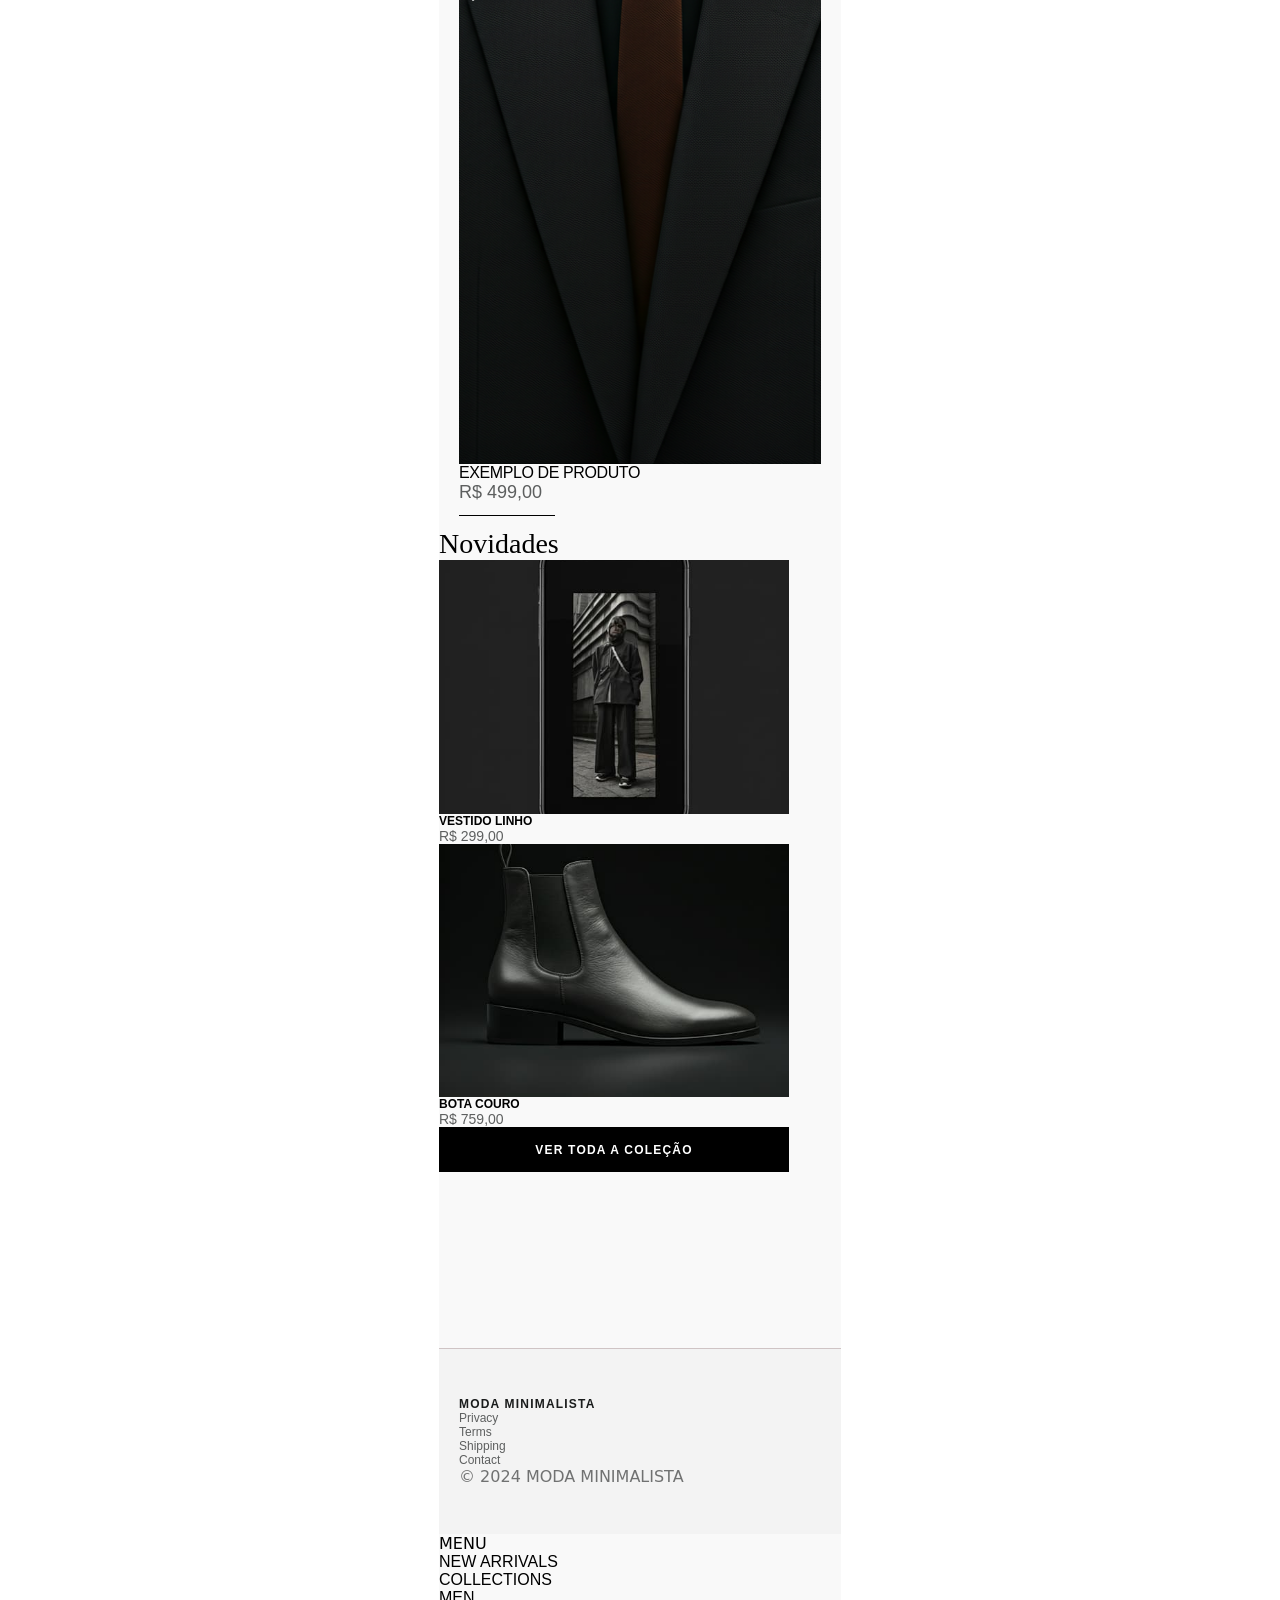
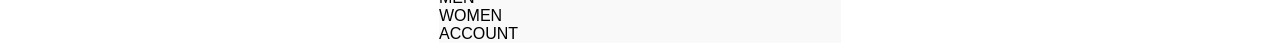
==== index.html @ 5179e43f "Primeiro commit" ====
<!doctype html>
<html lang="pt-BR">
<head>
  <meta charset="utf-8" />
  <meta name="viewport" content="width=device-width, initial-scale=1" />
  <title>Zara - Wireframe</title>
  <link rel="stylesheet" href="style.css">
</head>
<body>
  <div class="stage">
    <div class="frame" data-name="Tela Inicial - iPhone 17">
      <div class="frame" data-name="Main">
        <div class="frame" data-name="Hero Section">
          <div class="frame" data-name="[base64]">
            <img src="assets/figma/hero_bg.png" alt="hero background">
          </div>
          <div class="frame" data-name="Container">
            <div class="frame" data-name="Heading 1">
              <div class="text" data-name="Essencial">Essencial</div>
            </div>
            <div class="frame" data-name="Container" style="opacity:0.9">
              <div class="text" data-name="Coleção de Outono '24">Coleção de Outono '24</div>
            </div>
          </div>
        </div>

        <div class="frame" data-name="Featured Product Section (As per wireframe IMAGE_5)">
          <div class="frame" data-name="Container">
            <div class="frame" data-name="Background">
              <img src="assets/figma/featured_bg.png" alt="featured background">
            </div>
            <div class="frame" data-name="Container">
              <div class="frame" data-name="Heading 3">
                <div class="text" data-name="EXEMPLO DE PRODUTO">EXEMPLO DE PRODUTO</div>
              </div>
              <div class="frame" data-name="Container">
                <div class="text" data-name="R$ 499,00">R$ 499,00</div>
              </div>
            </div>
          </div>
          <div class="rectangle" data-name="Horizontal Divider (Inspired by wireframe line)"></div>
        </div>

        <div class="frame" data-name="Asymmetric Grid Section">
          <div class="frame" data-name="Container">
            <div class="frame" data-name="Heading 2">
              <div class="text" data-name="Novidades">Novidades</div>
            </div>
          </div>

          <div class="frame" data-name="Container">
            <div class="frame" data-name="Background">
              <img src="assets/figma/asym_bg.png" alt="asymmetric background">
            </div>
            <div class="frame" data-name="Container">
              <div class="frame" data-name="Container">
                <div class="text" data-name="VESTIDO LINHO">VESTIDO LINHO</div>
              </div>
              <div class="frame" data-name="Container">
                <div class="text" data-name="R$ 299,00">R$ 299,00</div>
              </div>
            </div>
          </div>

          <div class="frame" data-name="Container">
            <div class="frame" data-name="Background">
              <img src="assets/figma/bota_bg.png" alt="bota background">
            </div>
            <div class="frame" data-name="Container">
              <div class="frame" data-name="Container">
                <div class="text" data-name="BOTA COURO">BOTA COURO</div>
              </div>
              <div class="frame" data-name="Container">
                <div class="text" data-name="R$ 759,00">R$ 759,00</div>
              </div>
            </div>
          </div>
        </div>

        <div class="frame" data-name="CTA Section → Button">
          <div class="text" data-name="VER TODA A COLEÇÃO">VER TODA A COLEÇÃO</div>
        </div>

      </div>

      <div class="frame" data-name="Footer Component">
        <div class="frame" data-name="Container">
          <div class="text" data-name="MODA MINIMALISTA">MODA MINIMALISTA</div>
        </div>
        <div class="frame" data-name="Nav:margin">
          <div class="frame" data-name="Nav">
            <div class="frame" data-name="Link"><div class="text" data-name="Privacy">Privacy</div></div>
            <div class="frame" data-name="Link:margin"><div class="text" data-name="Terms">Terms</div></div>
            <div class="frame" data-name="Link:margin"><div class="text" data-name="Shipping">Shipping</div></div>
            <div class="frame" data-name="Link:margin"><div class="text" data-name="Contact">Contact</div></div>
          </div>
        </div>
        <div class="frame" data-name="Margin">
          <div class="text" data-name="© 2024 MODA MINIMALISTA">© 2024 MODA MINIMALISTA</div>
        </div>
      </div>

      <div class="frame" data-name="Header - TopAppBar Component"></div>
      <div class="frame" data-name="BottomNavBar Component"></div>

      <div class="frame" data-name="Side Navigation Drawer (Hidden by default, for logic representation)">
        <div class="frame" data-name="Container">
          <div class="frame" data-name="Margin">
            <div class="frame" data-name="Container">
              <div class="frame" data-name="Container">
                <div class="text" data-name="MENU">MENU</div>
              </div>
              <div class="frame" data-name="Button"></div>
            </div>
          </div>
          <div class="frame" data-name="List:margin">
            <div class="frame" data-name="List">
              <div class="frame" data-name="Item"><div class="text" data-name="NEW ARRIVALS">NEW ARRIVALS</div></div>
              <div class="frame" data-name="Item"><div class="text" data-name="COLLECTIONS">COLLECTIONS</div></div>
              <div class="frame" data-name="Item"><div class="text" data-name="MEN">MEN</div></div>
              <div class="frame" data-name="Item"><div class="text" data-name="WOMEN">WOMEN</div></div>
              <div class="frame" data-name="Item"><div class="text" data-name="ACCOUNT">ACCOUNT</div></div>
            </div>
          </div>
        </div>
      </div>

    </div>
  </div>
</body>
</html>
<!DOCTYPE html>
<html lang="en">
<head>
    <meta charset="UTF-8">
    <meta name="viewport" content="width=device-width, initial-scale=1.0">
    <link rel="stylesheet" href="style.css">
    <title>Document</title>
</head>
<body>
    
</body>
</html>
---- style.css ----
/* Centralizar a tela conforme layout do Figma */
html, body { height: 100%; margin: 0; font-family: system-ui, -apple-system, 'Segoe UI', Roboto, 'Helvetica Neue', Arial; }
body { display: flex; align-items: center; justify-content: center; background: #FFFFFF; }
.stage { display: flex; align-items: center; justify-content: center; }

/* Root frame */
.frame[data-name="Tela Inicial - iPhone 17"] { width: 402px; background: #F9F9F9; box-sizing: border-box; }

.frame { box-sizing: border-box; }
.frame img { width: 100%; height: auto; display: block; }
.text { color: #000; font-family: inherit; margin: 0; }

/* Main layout per Figma */
.frame[data-name="Main"] { padding: 64px 0 176px; display: block; width: 100%; }

/* Hero */
[data-name="Hero Section"] { height: 618px; position: relative; }
.frame[data-name^="AB6AXuA3o"] img,
.frame[data-name^="AB6AXuA3o"] { width: 100%; height: 100%; object-fit: cover; display: block; }
.text[data-name="Essencial"] { font-family: 'Libre Caslon Text', serif; font-weight: 400; font-size: 48px; line-height: 1em; letter-spacing: -2px; color: #FFFFFF; }
.text[data-name="Coleção de Outono '24"] { font-family: 'Hanken Grotesk', sans-serif; font-weight: 600; font-size: 12px; line-height: 1.2em; letter-spacing: 1.2px; color: #FFFFFF; opacity: 0.9; }

/* Featured product section */
.frame[data-name="Featured Product Section (As per wireframe IMAGE_5)"] { padding: 0 20px; display: block; }
.frame[data-name="Featured Product Section (As per wireframe IMAGE_5)"] .frame[data-name="Background"] img { width: 100%; height: 525px; object-fit: cover; display: block; }
.text[data-name="EXEMPLO DE PRODUTO"] { font-family: 'Hanken Grotesk', sans-serif; font-weight: 400; font-size: 16px; letter-spacing: -0.4px; text-transform: uppercase; color: #000; }
.text[data-name="R$ 499,00"] { font-family: 'Hanken Grotesk', sans-serif; font-weight: 500; font-size: 18px; color: #5D5F5F; }
.rectangle[data-name="Horizontal Divider (Inspired by wireframe line)"] { width: 96px; height: 1.5px; background: #000000; margin: 12px 0; }

/* Asymmetric grid */
.frame[data-name="Asymmetric Grid Section"] { width: 350px; padding: 0; }
.frame[data-name="Asymmetric Grid Section"] .frame[data-name="Background"] img { width: 100%; height: 253.5px; object-fit: cover; }
.text[data-name="Novidades"] { font-family: 'Libre Caslon Text', serif; font-size: 28px; color: #000; }
.text[data-name="VESTIDO LINHO"] { font-family: 'Hanken Grotesk', sans-serif; font-weight: 600; font-size: 12px; color: #000; }
.text[data-name="R$ 299,00"] { font-family: 'Hanken Grotesk', sans-serif; font-size: 14px; color: #5D5F5F; }
.frame[data-name^="Container"] .frame[data-name^="Background"] img[alt="bota background"] { height: 253.5px; }
.text[data-name="BOTA COURO"] { font-family: 'Hanken Grotesk', sans-serif; font-weight: 600; font-size: 12px; color: #000; }
.text[data-name="R$ 759,00"] { font-family: 'Hanken Grotesk', sans-serif; font-size: 14px; color: #5D5F5F; }

/* CTA */
.frame[data-name="CTA Section → Button"] { width: 350px; display: flex; justify-content: center; align-items: center; padding: 15.5px 0 15.89px; background: #000000; }
.frame[data-name="CTA Section → Button"] .text { color: #FFFFFF; font-family: 'Hanken Grotesk', sans-serif; font-weight: 600; font-size: 12px; letter-spacing: 1.2px; text-align: center; }

/* Footer */
.frame[data-name="Footer Component"] { padding: 48px 20px; background: #F3F3F3; border-top: 1px solid #CFC4C5; }
.frame[data-name="Footer Component"] .text { color: #1A1C1C; }
.text[data-name="MODA MINIMALISTA"] { font-family: 'Hanken Grotesk', sans-serif; font-weight: 700; font-size: 12px; letter-spacing: 1.2px; }
.text[data-name="© 2024 MODA MINIMALISTA"] { opacity: 0.6; color: #1A1C1C; }

/* Navigation links */
.frame[data-name="Nav"] .text { color: #5D5F5F; font-family: 'Hanken Grotesk', sans-serif; font-size: 12px; }

/* Side drawer list */
.frame[data-name="List"] .text { color: #000; font-family: 'Hanken Grotesk', sans-serif; }

@media(max-width:420px){ .frame[data-name="Tela Inicial - iPhone 17"]{ width: 90vw; } }
---- style.css ----
/* Centralizar a tela conforme layout do Figma */
html, body { height: 100%; margin: 0; font-family: system-ui, -apple-system, 'Segoe UI', Roboto, 'Helvetica Neue', Arial; }
body { display: flex; align-items: center; justify-content: center; background: #FFFFFF; }
.stage { display: flex; align-items: center; justify-content: center; }

/* Root frame */
.frame[data-name="Tela Inicial - iPhone 17"] { width: 402px; background: #F9F9F9; box-sizing: border-box; }

.frame { box-sizing: border-box; }
.frame img { width: 100%; height: auto; display: block; }
.text { color: #000; font-family: inherit; margin: 0; }

/* Main layout per Figma */
.frame[data-name="Main"] { padding: 64px 0 176px; display: block; width: 100%; }

/* Hero */
[data-name="Hero Section"] { height: 618px; position: relative; }
.frame[data-name^="AB6AXuA3o"] img,
.frame[data-name^="AB6AXuA3o"] { width: 100%; height: 100%; object-fit: cover; display: block; }
.text[data-name="Essencial"] { font-family: 'Libre Caslon Text', serif; font-weight: 400; font-size: 48px; line-height: 1em; letter-spacing: -2px; color: #FFFFFF; }
.text[data-name="Coleção de Outono '24"] { font-family: 'Hanken Grotesk', sans-serif; font-weight: 600; font-size: 12px; line-height: 1.2em; letter-spacing: 1.2px; color: #FFFFFF; opacity: 0.9; }

/* Featured product section */
.frame[data-name="Featured Product Section (As per wireframe IMAGE_5)"] { padding: 0 20px; display: block; }
.frame[data-name="Featured Product Section (As per wireframe IMAGE_5)"] .frame[data-name="Background"] img { width: 100%; height: 525px; object-fit: cover; display: block; }
.text[data-name="EXEMPLO DE PRODUTO"] { font-family: 'Hanken Grotesk', sans-serif; font-weight: 400; font-size: 16px; letter-spacing: -0.4px; text-transform: uppercase; color: #000; }
.text[data-name="R$ 499,00"] { font-family: 'Hanken Grotesk', sans-serif; font-weight: 500; font-size: 18px; color: #5D5F5F; }
.rectangle[data-name="Horizontal Divider (Inspired by wireframe line)"] { width: 96px; height: 1.5px; background: #000000; margin: 12px 0; }

/* Asymmetric grid */
.frame[data-name="Asymmetric Grid Section"] { width: 350px; padding: 0; }
.frame[data-name="Asymmetric Grid Section"] .frame[data-name="Background"] img { width: 100%; height: 253.5px; object-fit: cover; }
.text[data-name="Novidades"] { font-family: 'Libre Caslon Text', serif; font-size: 28px; color: #000; }
.text[data-name="VESTIDO LINHO"] { font-family: 'Hanken Grotesk', sans-serif; font-weight: 600; font-size: 12px; color: #000; }
.text[data-name="R$ 299,00"] { font-family: 'Hanken Grotesk', sans-serif; font-size: 14px; color: #5D5F5F; }
.frame[data-name^="Container"] .frame[data-name^="Background"] img[alt="bota background"] { height: 253.5px; }
.text[data-name="BOTA COURO"] { font-family: 'Hanken Grotesk', sans-serif; font-weight: 600; font-size: 12px; color: #000; }
.text[data-name="R$ 759,00"] { font-family: 'Hanken Grotesk', sans-serif; font-size: 14px; color: #5D5F5F; }

/* CTA */
.frame[data-name="CTA Section → Button"] { width: 350px; display: flex; justify-content: center; align-items: center; padding: 15.5px 0 15.89px; background: #000000; }
.frame[data-name="CTA Section → Button"] .text { color: #FFFFFF; font-family: 'Hanken Grotesk', sans-serif; font-weight: 600; font-size: 12px; letter-spacing: 1.2px; text-align: center; }

/* Footer */
.frame[data-name="Footer Component"] { padding: 48px 20px; background: #F3F3F3; border-top: 1px solid #CFC4C5; }
.frame[data-name="Footer Component"] .text { color: #1A1C1C; }
.text[data-name="MODA MINIMALISTA"] { font-family: 'Hanken Grotesk', sans-serif; font-weight: 700; font-size: 12px; letter-spacing: 1.2px; }
.text[data-name="© 2024 MODA MINIMALISTA"] { opacity: 0.6; color: #1A1C1C; }

/* Navigation links */
.frame[data-name="Nav"] .text { color: #5D5F5F; font-family: 'Hanken Grotesk', sans-serif; font-size: 12px; }

/* Side drawer list */
.frame[data-name="List"] .text { color: #000; font-family: 'Hanken Grotesk', sans-serif; }

@media(max-width:420px){ .frame[data-name="Tela Inicial - iPhone 17"]{ width: 90vw; } }
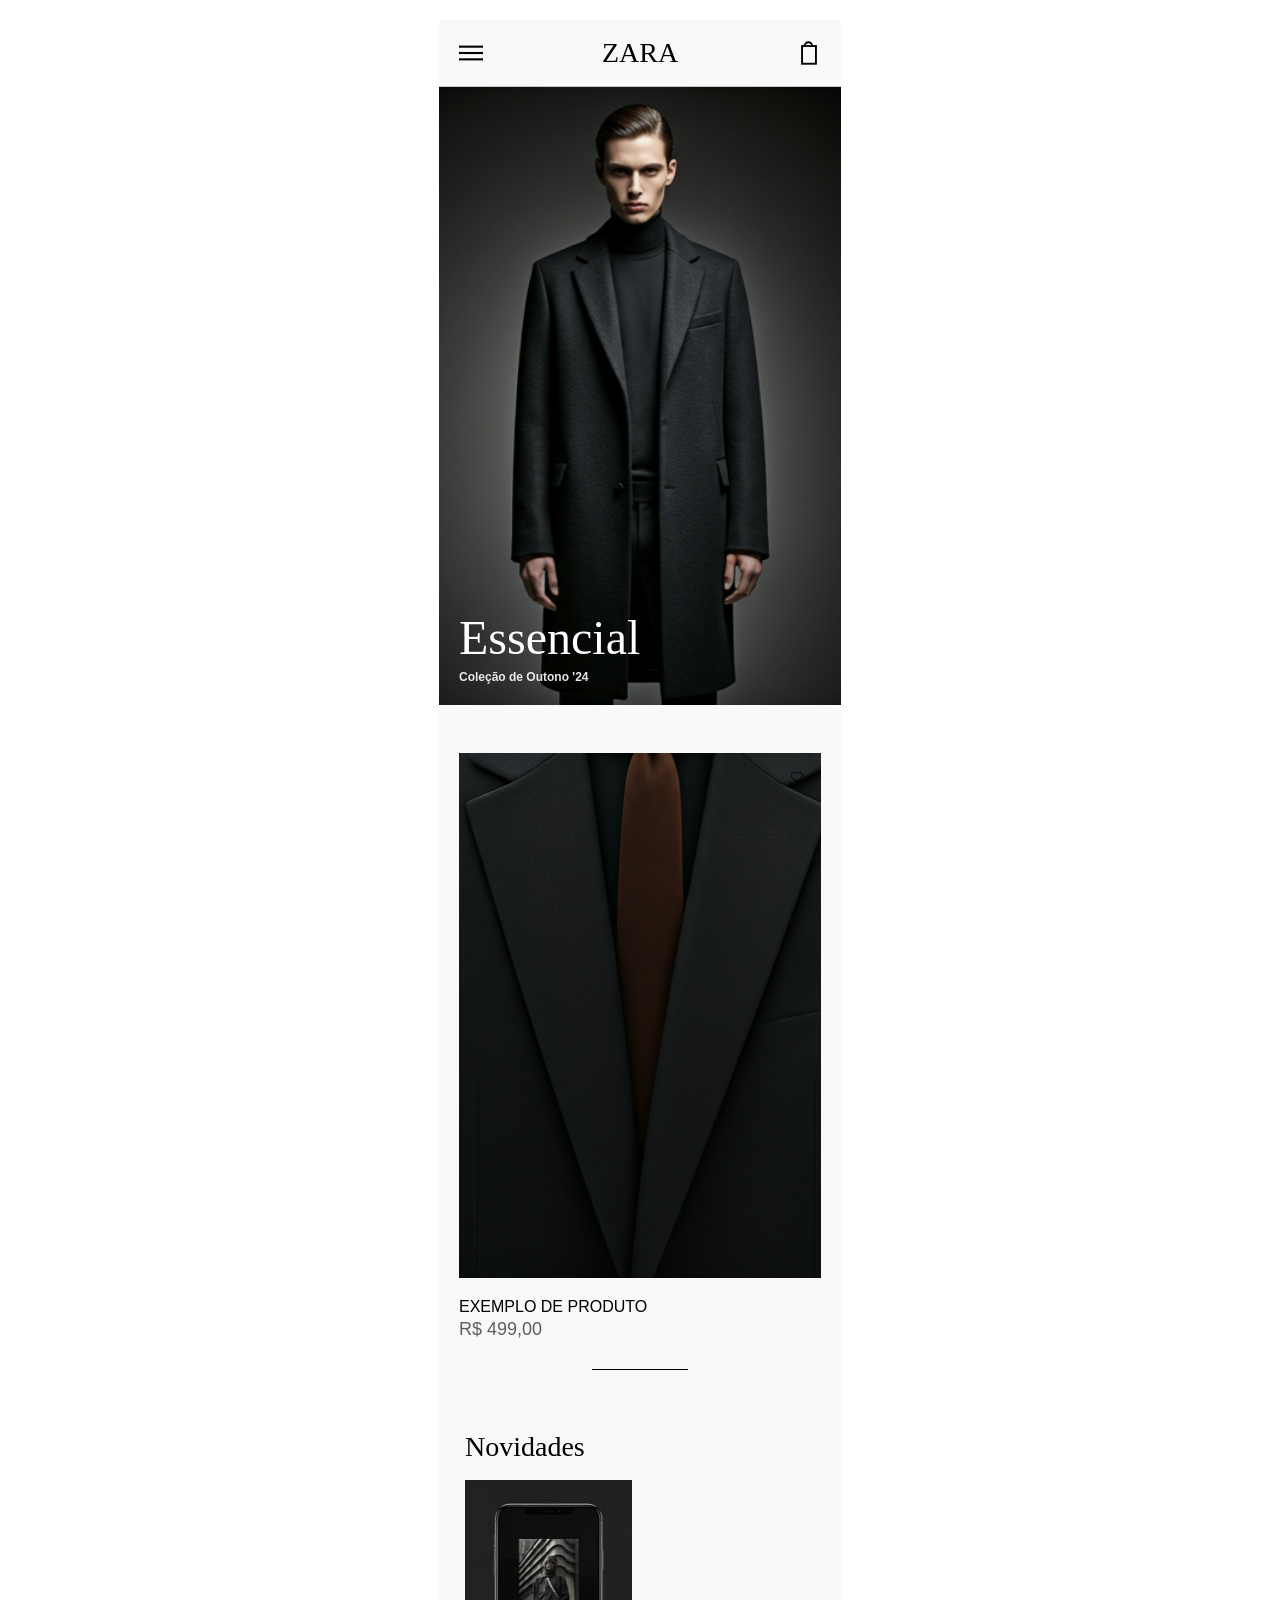
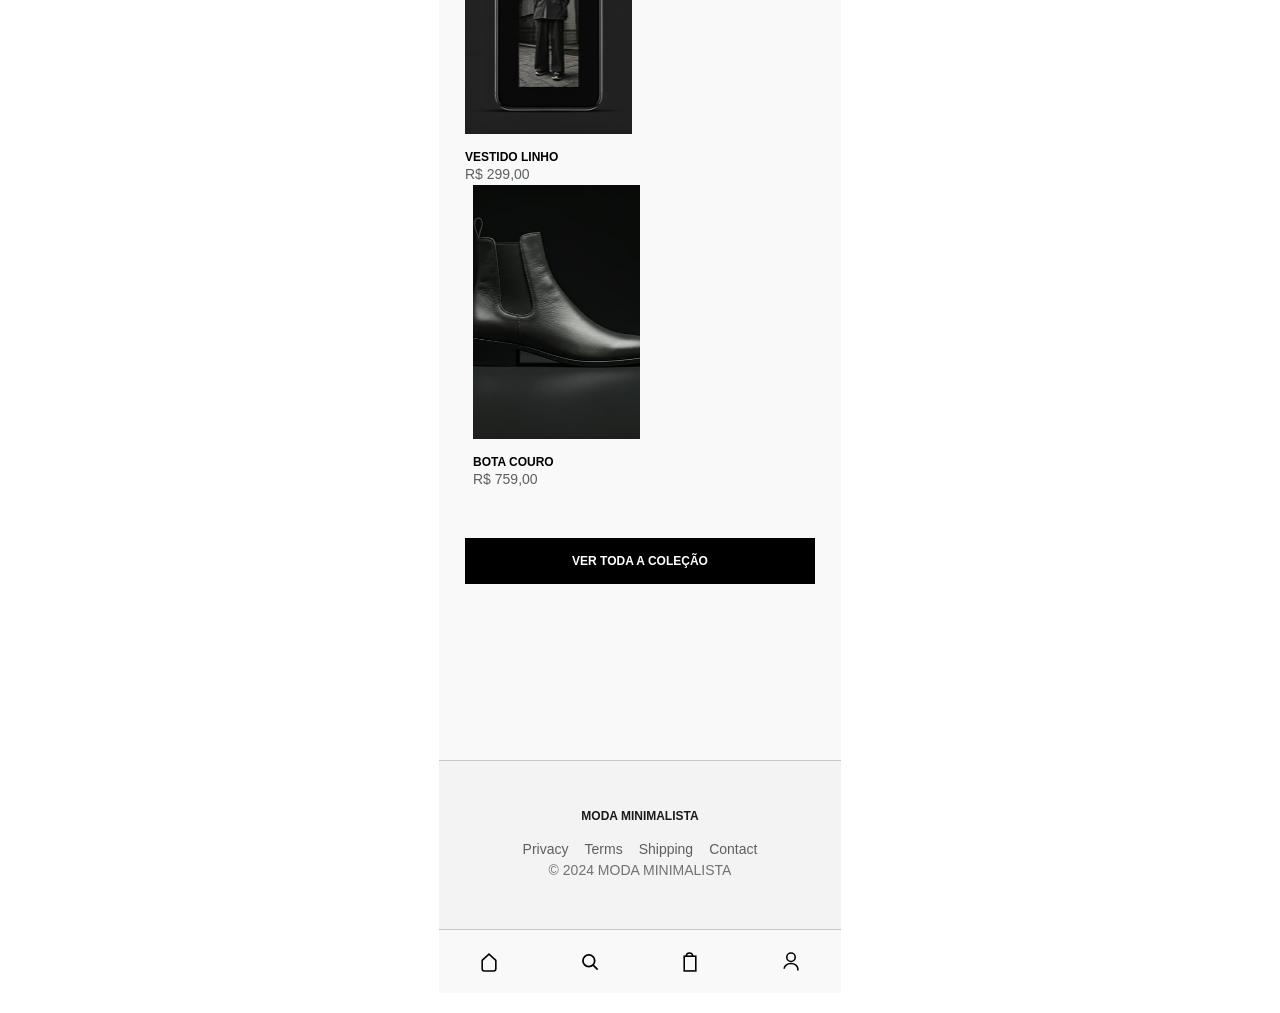
==== commit 70eb2739: "telas adicionadas" ====
--- a/index.html
+++ b/index.html
@@ -9,38 +9,77 @@
 <body>
   <div class="stage">
     <div class="frame" data-name="Tela Inicial - iPhone 17">
+      
+      <!-- Header - TopAppBar -->
+      <div class="frame" data-name="Header - TopAppBar from JSON">
+        <div class="frame" data-name="Container">
+          <button class="header-icon" data-name="Menu" aria-label="Menu">
+            <svg width="17" height="11" viewBox="0 0 17 11" fill="none">
+              <line x1="0" y1="1" x2="17" y2="1" stroke="#000" stroke-width="1.5"/>
+              <line x1="0" y1="5.5" x2="17" y2="5.5" stroke="#000" stroke-width="1.5"/>
+              <line x1="0" y1="10" x2="17" y2="10" stroke="#000" stroke-width="1.5"/>
+            </svg>
+          </button>
+        </div>
+        <div class="frame" data-name="Heading 1">
+          <div class="text" data-name="ZARA">ZARA</div>
+        </div>
+        <div class="frame" data-name="Container">
+          <button class="header-icon" data-name="ShoppingBag" aria-label="Shopping Bag">
+            <svg width="15" height="19" viewBox="0 0 15 19" fill="none">
+              <rect x="2" y="4" width="11" height="14" stroke="#000" stroke-width="1.5"/>
+              <path d="M4 4C4 2.34315 5.34315 1 7 1C8.65685 1 10 2.34315 10 4" stroke="#000" stroke-width="1.5" stroke-linecap="round"/>
+            </svg>
+          </button>
+        </div>
+      </div>
+
+      <!-- Main Content -->
       <div class="frame" data-name="Main">
+        
+        <!-- Hero Section -->
         <div class="frame" data-name="Hero Section">
-          <div class="frame" data-name="[base64]">
-            <img src="assets/figma/hero_bg.png" alt="hero background">
+          <div class="frame" data-name="[base64]">
+            <img class="hero-image" src="assets/figma/hero-image.png" alt="Coleção de Outono" />
           </div>
           <div class="frame" data-name="Container">
             <div class="frame" data-name="Heading 1">
               <div class="text" data-name="Essencial">Essencial</div>
             </div>
-            <div class="frame" data-name="Container" style="opacity:0.9">
+            <div class="frame" data-name="Container">
               <div class="text" data-name="Coleção de Outono '24">Coleção de Outono '24</div>
             </div>
           </div>
         </div>
 
+        <!-- Featured Product Section -->
         <div class="frame" data-name="Featured Product Section (As per wireframe IMAGE_5)">
           <div class="frame" data-name="Container">
             <div class="frame" data-name="Background">
-              <img src="assets/figma/featured_bg.png" alt="featured background">
+              <div class="frame" data-name="[base64]">
+                <img class="featured-image" src="assets/figma/featured-product.png" alt="Exemplo de produto" />
+              </div>
+              <button class="featured-heart" aria-label="Favoritar">
+                <svg width="20" height="18" viewBox="0 0 20 18" fill="none" xmlns="http://www.w3.org/2000/svg">
+                  <path d="M10 17s-6.5-4.3-9-8.5C-0.9 5.2 1.4 1 5 1c1.9 0 3.6 1 4.5 2.5C10.9 2 12.6 1 14.5 1c3.6 0 5.9 4.2 4 7.5C16.5 12.7 10 17 10 17z" stroke="#000" stroke-width="1.5" fill="none" stroke-linecap="round" stroke-linejoin="round"/>
+                </svg>
+              </button>
             </div>
             <div class="frame" data-name="Container">
-              <div class="frame" data-name="Heading 3">
-                <div class="text" data-name="EXEMPLO DE PRODUTO">EXEMPLO DE PRODUTO</div>
-              </div>
               <div class="frame" data-name="Container">
-                <div class="text" data-name="R$ 499,00">R$ 499,00</div>
+                <div class="frame" data-name="Heading 3">
+                  <div class="text" data-name="EXEMPLO DE PRODUTO">EXEMPLO DE PRODUTO</div>
+                </div>
+                <div class="frame" data-name="Container">
+                  <div class="text" data-name="R$ 499,00">R$ 499,00</div>
+                </div>
               </div>
             </div>
           </div>
           <div class="rectangle" data-name="Horizontal Divider (Inspired by wireframe line)"></div>
         </div>
 
+        <!-- Asymmetric Grid Section -->
         <div class="frame" data-name="Asymmetric Grid Section">
           <div class="frame" data-name="Container">
             <div class="frame" data-name="Heading 2">
@@ -50,7 +89,9 @@
 
           <div class="frame" data-name="Container">
             <div class="frame" data-name="Background">
-              <img src="assets/figma/asym_bg.png" alt="asymmetric background">
+              <div class="frame" data-name="[base64]">
+                <img class="product-image" src="assets/figma/product1.png" alt="Vestido Linho" />
+              </div>
             </div>
             <div class="frame" data-name="Container">
               <div class="frame" data-name="Container">
@@ -64,7 +105,9 @@
 
           <div class="frame" data-name="Container">
             <div class="frame" data-name="Background">
-              <img src="assets/figma/bota_bg.png" alt="bota background">
+              <div class="frame" data-name="[base64]">
+                <img class="product-image" src="assets/figma/product2.png" alt="Bota Couro" />
+              </div>
             </div>
             <div class="frame" data-name="Container">
               <div class="frame" data-name="Container">
@@ -77,22 +120,38 @@
           </div>
         </div>
 
+        <!-- CTA Button -->
         <div class="frame" data-name="CTA Section → Button">
           <div class="text" data-name="VER TODA A COLEÇÃO">VER TODA A COLEÇÃO</div>
         </div>
 
       </div>
 
+      <!-- Footer -->
       <div class="frame" data-name="Footer Component">
         <div class="frame" data-name="Container">
           <div class="text" data-name="MODA MINIMALISTA">MODA MINIMALISTA</div>
         </div>
         <div class="frame" data-name="Nav:margin">
           <div class="frame" data-name="Nav">
-            <div class="frame" data-name="Link"><div class="text" data-name="Privacy">Privacy</div></div>
-            <div class="frame" data-name="Link:margin"><div class="text" data-name="Terms">Terms</div></div>
-            <div class="frame" data-name="Link:margin"><div class="text" data-name="Shipping">Shipping</div></div>
-            <div class="frame" data-name="Link:margin"><div class="text" data-name="Contact">Contact</div></div>
+            <div class="frame" data-name="Link">
+              <div class="text" data-name="Privacy">Privacy</div>
+            </div>
+            <div class="frame" data-name="Link:margin">
+              <div class="frame" data-name="Link">
+                <div class="text" data-name="Terms">Terms</div>
+              </div>
+            </div>
+            <div class="frame" data-name="Link:margin">
+              <div class="frame" data-name="Link">
+                <div class="text" data-name="Shipping">Shipping</div>
+              </div>
+            </div>
+            <div class="frame" data-name="Link:margin">
+              <div class="frame" data-name="Link">
+                <div class="text" data-name="Contact">Contact</div>
+              </div>
+            </div>
           </div>
         </div>
         <div class="frame" data-name="Margin">
@@ -100,44 +159,34 @@
         </div>
       </div>
 
-      <div class="frame" data-name="Header - TopAppBar Component"></div>
-      <div class="frame" data-name="BottomNavBar Component"></div>
-
-      <div class="frame" data-name="Side Navigation Drawer (Hidden by default, for logic representation)">
-        <div class="frame" data-name="Container">
-          <div class="frame" data-name="Margin">
-            <div class="frame" data-name="Container">
-              <div class="frame" data-name="Container">
-                <div class="text" data-name="MENU">MENU</div>
-              </div>
-              <div class="frame" data-name="Button"></div>
-            </div>
-          </div>
-          <div class="frame" data-name="List:margin">
-            <div class="frame" data-name="List">
-              <div class="frame" data-name="Item"><div class="text" data-name="NEW ARRIVALS">NEW ARRIVALS</div></div>
-              <div class="frame" data-name="Item"><div class="text" data-name="COLLECTIONS">COLLECTIONS</div></div>
-              <div class="frame" data-name="Item"><div class="text" data-name="MEN">MEN</div></div>
-              <div class="frame" data-name="Item"><div class="text" data-name="WOMEN">WOMEN</div></div>
-              <div class="frame" data-name="Item"><div class="text" data-name="ACCOUNT">ACCOUNT</div></div>
-            </div>
-          </div>
-        </div>
+      <!-- Bottom Navigation Bar -->
+      <div class="frame" data-name="BottomNavBar Component">
+        <button class="bottom-nav-icon" aria-label="Home">
+          <svg width="17" height="19" viewBox="0 0 17 19" fill="none">
+            <path d="M2 8L8.5 2L15 8V16C15 17.1046 14.1046 18 13 18H4C2.89543 18 2 17.1046 2 16V8Z" stroke="#000" stroke-width="1.5" fill="none"/>
+          </svg>
+        </button>
+        <button class="bottom-nav-icon" aria-label="Search">
+          <svg width="17" height="17" viewBox="0 0 17 17" fill="none">
+            <circle cx="7.5" cy="7.5" r="5" stroke="#000" stroke-width="1.5" fill="none"/>
+            <line x1="11" y1="11" x2="15" y2="15" stroke="#000" stroke-width="1.5"/>
+          </svg>
+        </button>
+        <button class="bottom-nav-icon" aria-label="Bag">
+          <svg width="15" height="19" viewBox="0 0 15 19" fill="none">
+            <rect x="2" y="4" width="11" height="14" stroke="#000" stroke-width="1.5"/>
+            <path d="M4 4C4 2.34315 5.34315 1 7 1C8.65685 1 10 2.34315 10 4" stroke="#000" stroke-width="1.5" stroke-linecap="round"/>
+          </svg>
+        </button>
+        <button class="bottom-nav-icon" aria-label="Profile">
+          <svg width="17" height="19" viewBox="0 0 17 19" fill="none">
+            <circle cx="8.5" cy="5" r="4" stroke="#000" stroke-width="1.5" fill="none"/>
+            <path d="M2 16C2 13.2386 4.68629 11 8.5 11C12.3137 11 15 13.2386 15 16V17.5" stroke="#000" stroke-width="1.5" fill="none"/>
+          </svg>
+        </button>
       </div>
 
     </div>
   </div>
 </body>
-</html>
-<!DOCTYPE html>
-<html lang="en">
-<head>
-    <meta charset="UTF-8">
-    <meta name="viewport" content="width=device-width, initial-scale=1.0">
-    <link rel="stylesheet" href="style.css">
-    <title>Document</title>
-</head>
-<body>
-    
-</body>
 </html>
--- a/style.css
+++ b/style.css
@@ -1,56 +1,1609 @@
-/* Centralizar a tela conforme layout do Figma */
-html, body { height: 100%; margin: 0; font-family: system-ui, -apple-system, 'Segoe UI', Roboto, 'Helvetica Neue', Arial; }
-body { display: flex; align-items: center; justify-content: center; background: #FFFFFF; }
-.stage { display: flex; align-items: center; justify-content: center; }
+/* Reset and base styles */
+html, body {
+  min-height: 100%;
+  margin: 0;
+  padding: 0;
+  font-family: 'Hanken Grotesk', system-ui, -apple-system, 'Segoe UI', Roboto, 'Helvetica Neue', Arial, sans-serif;
+}
+
+body {
+  display: flex;
+  align-items: flex-start;
+  justify-content: center;
+  background: #FFFFFF;
+  min-height: 100vh;
+  padding: 20px 0;
+}
+
+.stage {
+  display: flex;
+  align-items: flex-start;
+  justify-content: center;
+  width: 100%;
+}
 
 /* Root frame */
-.frame[data-name="Tela Inicial - iPhone 17"] { width: 402px; background: #F9F9F9; box-sizing: border-box; }
-
-.frame { box-sizing: border-box; }
-.frame img { width: 100%; height: auto; display: block; }
-.text { color: #000; font-family: inherit; margin: 0; }
-
-/* Main layout per Figma */
-.frame[data-name="Main"] { padding: 64px 0 176px; display: block; width: 100%; }
-
-/* Hero */
-[data-name="Hero Section"] { height: 618px; position: relative; }
-.frame[data-name^="AB6AXuA3o"] img,
-.frame[data-name^="AB6AXuA3o"] { width: 100%; height: 100%; object-fit: cover; display: block; }
-.text[data-name="Essencial"] { font-family: 'Libre Caslon Text', serif; font-weight: 400; font-size: 48px; line-height: 1em; letter-spacing: -2px; color: #FFFFFF; }
-.text[data-name="Coleção de Outono '24"] { font-family: 'Hanken Grotesk', sans-serif; font-weight: 600; font-size: 12px; line-height: 1.2em; letter-spacing: 1.2px; color: #FFFFFF; opacity: 0.9; }
-
-/* Featured product section */
-.frame[data-name="Featured Product Section (As per wireframe IMAGE_5)"] { padding: 0 20px; display: block; }
-.frame[data-name="Featured Product Section (As per wireframe IMAGE_5)"] .frame[data-name="Background"] img { width: 100%; height: 525px; object-fit: cover; display: block; }
-.text[data-name="EXEMPLO DE PRODUTO"] { font-family: 'Hanken Grotesk', sans-serif; font-weight: 400; font-size: 16px; letter-spacing: -0.4px; text-transform: uppercase; color: #000; }
-.text[data-name="R$ 499,00"] { font-family: 'Hanken Grotesk', sans-serif; font-weight: 500; font-size: 18px; color: #5D5F5F; }
-.rectangle[data-name="Horizontal Divider (Inspired by wireframe line)"] { width: 96px; height: 1.5px; background: #000000; margin: 12px 0; }
-
-/* Asymmetric grid */
-.frame[data-name="Asymmetric Grid Section"] { width: 350px; padding: 0; }
-.frame[data-name="Asymmetric Grid Section"] .frame[data-name="Background"] img { width: 100%; height: 253.5px; object-fit: cover; }
-.text[data-name="Novidades"] { font-family: 'Libre Caslon Text', serif; font-size: 28px; color: #000; }
-.text[data-name="VESTIDO LINHO"] { font-family: 'Hanken Grotesk', sans-serif; font-weight: 600; font-size: 12px; color: #000; }
-.text[data-name="R$ 299,00"] { font-family: 'Hanken Grotesk', sans-serif; font-size: 14px; color: #5D5F5F; }
-.frame[data-name^="Container"] .frame[data-name^="Background"] img[alt="bota background"] { height: 253.5px; }
-.text[data-name="BOTA COURO"] { font-family: 'Hanken Grotesk', sans-serif; font-weight: 600; font-size: 12px; color: #000; }
-.text[data-name="R$ 759,00"] { font-family: 'Hanken Grotesk', sans-serif; font-size: 14px; color: #5D5F5F; }
-
-/* CTA */
-.frame[data-name="CTA Section → Button"] { width: 350px; display: flex; justify-content: center; align-items: center; padding: 15.5px 0 15.89px; background: #000000; }
-.frame[data-name="CTA Section → Button"] .text { color: #FFFFFF; font-family: 'Hanken Grotesk', sans-serif; font-weight: 600; font-size: 12px; letter-spacing: 1.2px; text-align: center; }
+.frame[data-name="Tela Inicial - iPhone 17"] {
+  width: 402px;
+  background: #F9F9F9;
+  box-sizing: border-box;
+  display: flex;
+  flex-direction: column;
+}
+
+/* General frame and text styles */
+.frame {
+  box-sizing: border-box;
+}
+
+.frame img {
+  width: 100%;
+  height: auto;
+  display: block;
+}
+
+.text {
+  color: #000;
+  margin: 0;
+  font-family: inherit;
+}
+
+/* Header - TopAppBar */
+.frame[data-name="Header - TopAppBar from JSON"] {
+  position: relative;
+  z-index: 2;
+  display: flex;
+  flex-direction: row;
+  justify-content: space-between;
+  align-items: center;
+  padding: 16px 20px;
+  background: #F9F9F9;
+  border-bottom: 1px solid #CFC4C5;
+}
+
+.frame[data-name="Header - TopAppBar from JSON"] > .frame[data-name="Container"] {
+  width: auto;
+  height: auto;
+}
+
+.frame[data-name="Header - TopAppBar from JSON"] .frame[data-name="Heading 1"] {
+  flex: 1;
+  display: flex;
+  justify-content: center;
+}
+
+.text[data-name="ZARA"] {
+  font-family: 'Libre Caslon Text', serif;
+  font-weight: 400;
+  font-size: 28px;
+  line-height: 1.2em;
+  letter-spacing: -5%;
+  color: #000000;
+}
+
+/* Main layout */
+.frame[data-name="Main"] {
+  display: flex;
+  flex-direction: column;
+  align-items: center;
+  gap: 48px;
+  padding: 0px 0px 176px;
+  width: 100%;
+}
+
+/* Hero Section */
+.frame[data-name="Hero Section"] {
+  width: 100%;
+  height: 618px;
+  display: flex;
+  flex-direction: column;
+  justify-content: center;
+  align-items: stretch;
+  position: relative;
+  overflow: hidden;
+}
+
+.frame[data-name="Hero Section"] > .frame[data-name^="AB6AXuA3o"] {
+  width: 100%;
+  height: 100%;
+  position: absolute;
+  top: 0;
+  left: 0;
+  z-index: 0;
+}
+
+.frame[data-name="Hero Section"] > .frame[data-name^="AB6AXuA3o"] img,
+.frame[data-name="Featured Product Section (As per wireframe IMAGE_5)"] .frame[data-name="Background"] > .frame img,
+.frame[data-name="Asymmetric Grid Section"] .frame[data-name="Background"] > .frame img {
+  width: 100%;
+  height: 100%;
+  object-fit: cover;
+  display: block;
+}
+
+.frame[data-name="Hero Section"] > .frame[data-name="Container"] {
+  position: absolute;
+  bottom: 20px;
+  left: 20px;
+  width: 362px;
+  display: flex;
+  flex-direction: column;
+  gap: 8px;
+}
+
+.text[data-name="Essencial"] {
+  font-family: 'Libre Caslon Text', serif;
+  font-weight: 400;
+  font-size: 48px;
+  line-height: 1em;
+  letter-spacing: -2%;
+  color: #FFFFFF;
+}
+
+.text[data-name="Coleção de Outono '24"] {
+  font-family: 'Hanken Grotesk', sans-serif;
+  font-weight: 600;
+  font-size: 12px;
+  line-height: 1.2em;
+  letter-spacing: 10%;
+  color: #FFFFFF;
+  opacity: 0.9;
+}
+
+/* Featured Product Section */
+.frame[data-name="Featured Product Section (As per wireframe IMAGE_5)"] {
+  display: flex;
+  flex-direction: column;
+  align-items: center;
+  gap: 16px;
+  padding: 0px 20px;
+  width: 100%;
+}
+
+.frame[data-name="Featured Product Section (As per wireframe IMAGE_5)"] > .frame[data-name="Container"] {
+  display: flex;
+  flex-direction: column;
+  gap: 16px;
+  width: 100%;
+}
+
+.frame[data-name="Featured Product Section (As per wireframe IMAGE_5)"] .frame[data-name="Background"] {
+  display: flex;
+  flex-direction: column;
+  justify-content: center;
+  align-items: stretch;
+  width: 100%;
+  background: #EEEEEE;
+  position: relative;
+  overflow: hidden;
+}
+
+.frame[data-name="Featured Product Section (As per wireframe IMAGE_5)"] .frame[data-name="Background"] > .frame {
+  width: 100%;
+  height: 525px;
+  background: #EEEEEE;
+  overflow: hidden;
+}
+
+.frame[data-name="Featured Product Section (As per wireframe IMAGE_5)"] .frame[data-name^="Container"] + .frame[data-name="Container"] {
+  display: flex;
+  flex-direction: column;
+  gap: 4px;
+  width: 100%;
+}
+
+.text[data-name="EXEMPLO DE PRODUTO"] {
+  font-family: 'Hanken Grotesk', sans-serif;
+  font-weight: 400;
+  font-size: 16px;
+  line-height: 1.6em;
+  letter-spacing: -2.5%;
+  text-transform: uppercase;
+  color: #000000;
+}
+
+.text[data-name="R$ 499,00"] {
+  font-family: 'Hanken Grotesk', sans-serif;
+  font-weight: 500;
+  font-size: 18px;
+  line-height: 1.2em;
+  color: #5D5F5F;
+}
+
+.rectangle[data-name="Horizontal Divider (Inspired by wireframe line)"] {
+  width: 96px;
+  height: 1.5px;
+  background: #000000;
+  margin: 12px 0;
+}
+
+/* Asymmetric Grid Section */
+.frame[data-name="Asymmetric Grid Section"] {
+  display: flex;
+  flex-direction: column;
+  width: 350px;
+  gap: 0;
+}
+
+.frame[data-name="Asymmetric Grid Section"] > .frame[data-name="Container"]:first-of-type {
+  width: 350px;
+  padding: 0px 0px 16px;
+}
+
+.frame[data-name="Asymmetric Grid Section"] > .frame[data-name="Container"]:first-of-type .frame[data-name="Heading 2"] {
+  display: flex;
+  flex-direction: column;
+  padding: 0px 0px 0.6px;
+}
+
+.text[data-name="Novidades"] {
+  font-family: 'Libre Caslon Text', serif;
+  font-weight: 400;
+  font-size: 28px;
+  line-height: 1.2em;
+  letter-spacing: -2%;
+  color: #000000;
+}
+
+/* Grid product containers */
+.frame[data-name="Asymmetric Grid Section"] > .frame[data-name="Container"]:nth-of-type(2),
+.frame[data-name="Asymmetric Grid Section"] > .frame[data-name="Container"]:nth-of-type(3) {
+  display: flex;
+  flex-direction: column;
+  gap: 16px;
+  width: 50%;
+}
+
+.frame[data-name="Asymmetric Grid Section"] > .frame[data-name="Container"]:nth-of-type(2) {
+  float: left;
+  width: calc(50% - 8px);
+  margin-right: 8px;
+}
+
+.frame[data-name="Asymmetric Grid Section"] > .frame[data-name="Container"]:nth-of-type(3) {
+  float: right;
+  width: calc(50% - 8px);
+  margin-left: 8px;
+}
+
+.frame[data-name="Asymmetric Grid Section"] .frame[data-name="Background"] {
+  display: flex;
+  flex-direction: column;
+  justify-content: center;
+  align-items: stretch;
+  background: #EEEEEE;
+  width: 100%;
+  position: relative;
+  overflow: hidden;
+}
+
+.frame[data-name="Asymmetric Grid Section"] .frame[data-name="Background"] > .frame {
+  width: 100%;
+  height: 253.5px;
+  background: #EEEEEE;
+  overflow: hidden;
+}
+
+.text[data-name="VESTIDO LINHO"],
+.text[data-name="BOTA COURO"] {
+  font-family: 'Hanken Grotesk', sans-serif;
+  font-weight: 600;
+  font-size: 12px;
+  line-height: 1.2em;
+  letter-spacing: 10%;
+  color: #000000;
+}
+
+.text[data-name="R$ 299,00"],
+.text[data-name="R$ 759,00"] {
+  font-family: 'Hanken Grotesk', sans-serif;
+  font-weight: 400;
+  font-size: 14px;
+  line-height: 1.5em;
+  color: #5D5F5F;
+}
+
+/* CTA Button */
+.frame[data-name="CTA Section → Button"] {
+  width: 350px;
+  display: flex;
+  flex-direction: row;
+  justify-content: center;
+  align-items: center;
+  padding: 15.5px 0px 15.89px;
+  background: #000000;
+}
+
+.frame[data-name="CTA Section → Button"] .text {
+  color: #FFFFFF;
+  font-family: 'Hanken Grotesk', sans-serif;
+  font-weight: 600;
+  font-size: 12px;
+  line-height: 1.2em;
+  letter-spacing: 10%;
+  text-align: center;
+}
 
 /* Footer */
-.frame[data-name="Footer Component"] { padding: 48px 20px; background: #F3F3F3; border-top: 1px solid #CFC4C5; }
-.frame[data-name="Footer Component"] .text { color: #1A1C1C; }
-.text[data-name="MODA MINIMALISTA"] { font-family: 'Hanken Grotesk', sans-serif; font-weight: 700; font-size: 12px; letter-spacing: 1.2px; }
-.text[data-name="© 2024 MODA MINIMALISTA"] { opacity: 0.6; color: #1A1C1C; }
-
-/* Navigation links */
-.frame[data-name="Nav"] .text { color: #5D5F5F; font-family: 'Hanken Grotesk', sans-serif; font-size: 12px; }
-
-/* Side drawer list */
-.frame[data-name="List"] .text { color: #000; font-family: 'Hanken Grotesk', sans-serif; }
-
-@media(max-width:420px){ .frame[data-name="Tela Inicial - iPhone 17"]{ width: 90vw; } }
+.frame[data-name="Footer Component"] {
+  display: flex;
+  flex-direction: column;
+  justify-content: center;
+  align-items: center;
+  padding: 48px 20px;
+  width: 100%;
+  background: #F3F3F3;
+  border-top: 1px solid #CFC4C5;
+  gap: 0;
+}
+
+.frame[data-name="Footer Component"] .text {
+  color: #1A1C1C;
+}
+
+.text[data-name="MODA MINIMALISTA"] {
+  font-family: 'Hanken Grotesk', sans-serif;
+  font-weight: 700;
+  font-size: 12px;
+  line-height: 1.2em;
+  letter-spacing: 10%;
+  color: #1A1C1C;
+}
+
+.frame[data-name="Nav:margin"] {
+  display: flex;
+  flex-direction: column;
+  padding: 16px 0px 0px;
+  gap: 0;
+}
+
+.frame[data-name="Nav"] {
+  display: flex;
+  flex-direction: row;
+  align-items: stretch;
+  gap: 0;
+}
+
+.frame[data-name="Nav"] .frame[data-name="Link"] {
+  display: flex;
+  flex-direction: column;
+  align-self: stretch;
+}
+
+.frame[data-name="Nav"] .frame[data-name="Link:margin"] {
+  display: flex;
+  flex-direction: column;
+  justify-content: center;
+  align-self: stretch;
+  padding: 0px 0px 0px 16px;
+}
+
+.frame[data-name="Nav"] .frame[data-name="Link:margin"] .frame[data-name="Link"] {
+  display: flex;
+  flex-direction: column;
+}
+
+.frame[data-name="Nav"] .text {
+  color: #5D5F5F;
+  font-family: 'Hanken Grotesk', sans-serif;
+  font-weight: 400;
+  font-size: 14px;
+  line-height: 1.5em;
+}
+
+.frame[data-name="Margin"] {
+  display: flex;
+  flex-direction: column;
+}
+
+.text[data-name="© 2024 MODA MINIMALISTA"] {
+  font-family: 'Hanken Grotesk', sans-serif;
+  font-weight: 400;
+  font-size: 14px;
+  line-height: 1.5em;
+  opacity: 0.6;
+  color: #1A1C1C;
+}
+
+/* Bottom Navigation Bar */
+.frame[data-name="BottomNavBar Component"] {
+  width: 100%;
+  height: 64px;
+  background: #F9F9F9;
+  border-top: 1px solid #CFC4C5;
+}
+
+/* Header Icons */
+.header-icon {
+  background: none;
+  border: none;
+  cursor: pointer;
+  display: flex;
+  align-items: center;
+  justify-content: center;
+  width: 24px;
+  height: 24px;
+  padding: 0;
+}
+
+.header-icon svg {
+  width: 100%;
+  height: 100%;
+}
+
+/* Hero Placeholder */
+.hero-placeholder {
+  width: 100%;
+  height: 100%;
+  background: linear-gradient(135deg, #1a1a1a 0%, #2d2d2d 50%, #1a1a1a 100%);
+  position: relative;
+  display: flex;
+  align-items: center;
+  justify-content: center;
+  color: #666;
+  font-size: 12px;
+}
+
+/* Product Placeholder */
+.product-placeholder {
+  width: 100%;
+  height: 253.5px;
+  background: linear-gradient(135deg, #1a1a1a 0%, #2d2d2d 50%, #1a1a1a 100%);
+  position: relative;
+  display: flex;
+  align-items: center;
+  justify-content: center;
+}
+
+/* Featured Heart Button */
+.featured-heart {
+  position: absolute;
+  top: 12px;
+  right: 12px;
+  background: none;
+  border: none;
+  cursor: pointer;
+  width: 24px;
+  height: 24px;
+  display: flex;
+  align-items: center;
+  justify-content: center;
+}
+
+.featured-heart svg {
+  width: 100%;
+  height: 100%;
+}
+
+/* Bottom Navigation Bar */
+.frame[data-name="BottomNavBar Component"] {
+  display: flex;
+  flex-direction: row;
+  justify-content: space-around;
+  align-items: center;
+  width: 100%;
+  height: 64px;
+  background: #F9F9F9;
+  border-top: 1px solid #CFC4C5;
+  padding: 0;
+}
+
+.bottom-nav-icon {
+  background: none;
+  border: none;
+  cursor: pointer;
+  width: 44px;
+  height: 44px;
+  display: flex;
+  align-items: center;
+  justify-content: center;
+  color: #000;
+}
+
+.bottom-nav-icon svg {
+  width: 20px;
+  height: 20px;
+}
+
+/* Product page styles */
+.product-stage {
+  display: flex;
+  align-items: center;
+  justify-content: center;
+  width: 100%;
+  padding: 20px 0;
+}
+
+.product-frame {
+  width: 402px;
+  background: #F9F9F9;
+  display: flex;
+  flex-direction: column;
+  box-sizing: border-box;
+}
+
+.product-topbar {
+  display: flex;
+  justify-content: space-between;
+  align-items: center;
+  padding: 16px 20px;
+  background: #F9F9F9;
+  border-bottom: 1px solid #CFC4C5;
+  position: relative;
+  z-index: 2;
+}
+
+.product-logo {
+  font-family: 'Libre Caslon Text', serif;
+  font-size: 28px;
+  font-weight: 400;
+  color: #000;
+}
+
+.product-main {
+  display: flex;
+  flex-direction: column;
+  gap: 32px;
+  padding: 0 0 128px;
+  width: 100%;
+}
+
+.product-hero {
+  position: relative;
+  width: 100%;
+}
+
+.product-hero-image {
+  position: relative;
+  width: 100%;
+  height: 585px;
+  overflow: hidden;
+}
+
+.product-hero-image img {
+  width: 100%;
+  height: 100%;
+  object-fit: cover;
+  display: block;
+}
+
+.hero-indicators {
+  position: absolute;
+  right: 20px;
+  bottom: 20px;
+  display: flex;
+  gap: 6px;
+}
+
+.hero-indicators span {
+  width: 6px;
+  height: 6px;
+  border-radius: 50%;
+  background: rgba(255, 255, 255, 0.5);
+}
+
+.hero-indicators span.active {
+  background: #000;
+}
+
+.product-details {
+  display: flex;
+  flex-direction: column;
+  gap: 24px;
+  padding: 0 20px;
+}
+
+.product-details-heading {
+  display: flex;
+  flex-direction: column;
+  align-items: flex-start;
+  gap: 8px;
+}
+
+.product-details-heading h1 {
+  margin: 0;
+  font-family: 'Libre Caslon Text', serif;
+  font-size: 30px;
+  line-height: 1.1;
+  letter-spacing: -2%;
+  text-transform: uppercase;
+  color: #1A1C1C;
+}
+
+.product-price {
+  font-family: 'Hanken Grotesk', sans-serif;
+  font-weight: 700;
+  font-size: 22px;
+  line-height: 1.2;
+  color: #1A1C1C;
+}
+
+.product-description {
+  margin: 0;
+  font-family: 'Hanken Grotesk', sans-serif;
+  font-weight: 400;
+  font-size: 16px;
+  line-height: 1.625;
+  color: #5D5F5F;
+}
+
+.product-attributes {
+  display: flex;
+  flex-direction: column;
+  gap: 16px;
+}
+
+.attribute-group {
+  display: flex;
+  flex-direction: column;
+  gap: 12px;
+}
+
+.attribute-label {
+  font-family: 'Hanken Grotesk', sans-serif;
+  font-weight: 600;
+  font-size: 12px;
+  letter-spacing: 10%;
+  text-transform: uppercase;
+  color: #1A1C1C;
+}
+
+.attribute-swatch {
+  width: 40px;
+  height: 40px;
+  background: #1A1C1C;
+  border-radius: 50%;
+  border: 1px solid #000;
+}
+
+.attribute-sizes {
+  display: flex;
+  gap: 12px;
+}
+
+.size-option {
+  min-width: 40px;
+  padding: 12px 0;
+  border: 1px solid #CFC4C5;
+  background: #FFFFFF;
+  color: #1A1C1C;
+  font-family: 'Hanken Grotesk', sans-serif;
+  font-size: 14px;
+  cursor: pointer;
+}
+
+.size-option.selected {
+  background: #000;
+  color: #FFFFFF;
+  border-color: #000;
+}
+
+.product-button {
+  width: 100%;
+  padding: 16px 0;
+  border: none;
+  background: #000;
+  color: #FFFFFF;
+  font-family: 'Hanken Grotesk', sans-serif;
+  font-weight: 600;
+  font-size: 14px;
+  letter-spacing: 10%;
+  text-transform: uppercase;
+  cursor: pointer;
+}
+
+.product-accordion {
+  display: flex;
+  flex-direction: column;
+  gap: 1px;
+  border-top: 1px solid #CFC4C5;
+}
+
+.accordion-row {
+  display: flex;
+  justify-content: space-between;
+  align-items: center;
+  padding: 24px 20px;
+  background: #FFFFFF;
+  font-family: 'Hanken Grotesk', sans-serif;
+  font-weight: 600;
+  font-size: 12px;
+  letter-spacing: 10%;
+  text-transform: uppercase;
+  color: #1A1C1C;
+}
+
+.accordion-icon {
+  display: inline-flex;
+  width: 18px;
+  height: 18px;
+  align-items: center;
+  justify-content: center;
+}
+
+.product-bottom-bar {
+  display: flex;
+  justify-content: space-around;
+  align-items: center;
+  padding: 12px 0;
+  border-top: 1px solid #CFC4C5;
+  background: #F9F9F9;
+}
+
+.product-bottom-bar .bottom-nav-icon {
+  width: 44px;
+  height: 44px;
+}
+
+/* Cart page styles */
+.cart-stage {
+  display: flex;
+  justify-content: center;
+  padding: 20px 0;
+  width: 100%;
+}
+
+.cart-frame {
+  width: 402px;
+  background: #F9F9F9;
+  display: flex;
+  flex-direction: column;
+  box-sizing: border-box;
+}
+
+.cart-topbar {
+  display: flex;
+  justify-content: space-between;
+  align-items: center;
+  padding: 16px 20px;
+  background: #F9F9F9;
+  border-bottom: 1px solid #CFC4C5;
+}
+
+.cart-logo {
+  font-family: 'Libre Caslon Text', serif;
+  font-size: 28px;
+  font-weight: 400;
+  color: #000;
+}
+
+.cart-main {
+  display: flex;
+  flex-direction: column;
+  gap: 48px;
+  padding: 24px 20px 160px;
+}
+
+.cart-headline h1 {
+  margin: 0;
+  font-family: 'Libre Caslon Text', serif;
+  font-size: 28px;
+  line-height: 1.2;
+  color: #000;
+}
+
+.cart-items-list {
+  display: flex;
+  flex-direction: column;
+  gap: 32px;
+}
+
+.cart-item {
+  display: flex;
+  gap: 24px;
+  padding-bottom: 32px;
+  border-bottom: 1px solid #CFC4C5;
+}
+
+.cart-item-media {
+  width: 120px;
+  min-width: 120px;
+  overflow: hidden;
+  border-radius: 16px;
+  background: #F3F3F3;
+}
+
+.cart-item-media img {
+  width: 100%;
+  height: 100%;
+  object-fit: cover;
+  display: block;
+}
+
+.cart-item-info {
+  flex: 1;
+  display: flex;
+  flex-direction: column;
+  gap: 12px;
+}
+
+.cart-item-title {
+  font-family: 'Hanken Grotesk', sans-serif;
+  font-weight: 600;
+  font-size: 14px;
+  letter-spacing: 10%;
+  text-transform: uppercase;
+  color: #000;
+}
+
+.cart-item-price {
+  font-family: 'Hanken Grotesk', sans-serif;
+  font-weight: 700;
+  font-size: 16px;
+  color: #1A1C1C;
+}
+
+.cart-item-selectors {
+  display: flex;
+  align-items: center;
+  gap: 12px;
+}
+
+.cart-selector {
+  display: inline-flex;
+  align-items: center;
+  justify-content: center;
+  width: 24px;
+  height: 24px;
+  border-radius: 50%;
+  border: 1px solid #CFC4C5;
+  background: #FFFFFF;
+}
+
+.color-swatch {
+  width: 24px;
+  height: 24px;
+  border-radius: 50%;
+  background: #1A1C1C;
+  border: 1px solid #000;
+}
+
+.size-pill {
+  width: 24px;
+  height: 24px;
+  border-radius: 50%;
+  padding: 0;
+  display: flex;
+  align-items: center;
+  justify-content: center;
+  font-family: 'Hanken Grotesk', sans-serif;
+  font-size: 10px;
+  font-weight: 600;
+  border: 1px solid #CFC4C5;
+  background: #FFFFFF;
+}
+
+.cart-quantity {
+  display: flex;
+  align-items: center;
+  gap: 12px;
+  margin-top: auto;
+}
+
+.cart-quantity button {
+  width: 28px;
+  height: 28px;
+  border: 1px solid #CFC4C5;
+  background: #FFFFFF;
+  font-size: 16px;
+  line-height: 1;
+  cursor: pointer;
+}
+
+.cart-quantity span {
+  min-width: 24px;
+  text-align: center;
+  font-family: 'Hanken Grotesk', sans-serif;
+  font-size: 14px;
+}
+
+.recommendation-section {
+  display: flex;
+  flex-direction: column;
+  gap: 20px;
+  padding-top: 48px;
+  border-top: 1px solid #CFC4C5;
+}
+
+.recommendation-section h2 {
+  margin: 0;
+  font-family: 'Hanken Grotesk', sans-serif;
+  font-weight: 600;
+  font-size: 12px;
+  letter-spacing: 10%;
+  text-transform: uppercase;
+  color: #000;
+}
+
+.recommendation-list {
+  display: flex;
+  flex-direction: column;
+  gap: 16px;
+}
+
+.recommendation-card {
+  display: grid;
+  grid-template-columns: 96px 1fr;
+  gap: 16px;
+  align-items: center;
+  padding: 16px;
+  background: #F3F3F3;
+  border-radius: 16px;
+}
+
+.recommendation-background {
+  width: 96px;
+  height: 96px;
+  background: linear-gradient(135deg, #e0e0e0 0%, #f5f5f5 100%);
+  border-radius: 8px;
+  overflow: hidden;
+}
+
+.recommendation-background img {
+  width: 100%;
+  height: 100%;
+  object-fit: cover;
+  display: block;
+}
+
+.recommendation-content {
+  display: flex;
+  flex-direction: column;
+  gap: 6px;
+}
+
+.recommendation-name {
+  font-family: 'Hanken Grotesk', sans-serif;
+  font-weight: 600;
+  font-size: 14px;
+  color: #000;
+}
+
+.recommendation-price {
+  font-family: 'Hanken Grotesk', sans-serif;
+  font-weight: 400;
+  font-size: 14px;
+  color: #5D5F5F;
+}
+
+.cart-sticky-footer {
+  display: flex;
+  flex-direction: column;
+  gap: 16px;
+  padding: 32px 20px;
+  border-top: 1px solid #CFC4C5;
+  background: #F9F9F9;
+}
+
+.cart-action {
+  width: 100%;
+  padding: 16px 0;
+  border: none;
+  font-family: 'Hanken Grotesk', sans-serif;
+  font-weight: 600;
+  font-size: 14px;
+  letter-spacing: 10%;
+  text-transform: uppercase;
+  cursor: pointer;
+}
+
+.cart-action.primary {
+  background: #000;
+  color: #FFF;
+}
+
+.cart-action.secondary {
+  background: transparent;
+  color: #000;
+  border: 1px solid #CFC4C5;
+}
+
+/* ============================================
+   PAYMENT PAGE STYLES (payment.html)
+   ============================================ */
+
+/* Payment Wrapper - Centered 402px container */
+.payment-wrapper {
+  width: 100%;
+  max-width: 402px;
+  background: #F9F9F9;
+  display: flex;
+  flex-direction: column;
+  position: relative;
+  margin: 0 auto;
+}
+
+/* Header */
+.payment-wrapper .header {
+  display: flex;
+  justify-content: space-between;
+  align-items: center;
+  padding: 0 20px;
+  height: 64px;
+  background: #F9F9F9;
+  border-bottom: 1px solid #CFC4C5;
+  position: sticky;
+  top: 0;
+  z-index: 100;
+}
+
+.payment-wrapper .header-icon {
+  width: 17px;
+  height: 17px;
+  background: transparent;
+}
+
+.payment-wrapper .header-title {
+  font-family: 'Libre Caslon Text', serif;
+  font-weight: 400;
+  font-size: 28px;
+  line-height: 1.2;
+  letter-spacing: -5%;
+  color: #000000;
+  margin: 0;
+  flex: 1;
+  text-align: center;
+}
+
+/* Main Content */
+.payment-wrapper .main-content {
+  display: flex;
+  flex-direction: column;
+  align-items: center;
+  gap: 47px;
+  padding: 95px 20px 160px 20px;
+  width: 100%;
+  box-sizing: border-box;
+  background: #F9F9F9;
+}
+
+/* Page Title */
+.payment-wrapper .section-title {
+  width: 100%;
+  display: flex;
+  flex-direction: column;
+  align-items: flex-start;
+}
+
+.payment-wrapper .page-heading {
+  margin: 0;
+  font-family: 'Libre Caslon Text', serif;
+  font-weight: 400;
+  font-size: 48px;
+  line-height: 1.1;
+  letter-spacing: -2%;
+  color: #1A1C1C;
+}
+
+/* Payment Methods Section */
+.payment-wrapper .section-payment-methods {
+  width: 100%;
+  display: flex;
+  flex-direction: column;
+  gap: 24px;
+}
+
+.payment-wrapper .section-subtitle {
+  margin: 0;
+  font-family: 'Hanken Grotesk', sans-serif;
+  font-weight: 600;
+  font-size: 12px;
+  line-height: 1.2;
+  letter-spacing: 10%;
+  color: #4C4546;
+}
+
+.payment-wrapper .payment-options-container {
+  display: flex;
+  flex-direction: column;
+  gap: 24px;
+  width: 100%;
+}
+
+.payment-wrapper .payment-option {
+  display: flex;
+  align-items: center;
+  gap: 56px;
+  padding-bottom: 24px;
+  border-bottom: 1px solid #1A1C1C;
+}
+
+.payment-wrapper .payment-icon {
+  width: 56px;
+  height: 40px;
+  background: transparent;
+  flex-shrink: 0;
+}
+
+.payment-wrapper .payment-border {
+  flex: 1;
+  display: flex;
+  align-items: center;
+  padding-bottom: 2px;
+  border-bottom: 1px solid #1A1C1C;
+}
+
+.payment-wrapper .payment-text {
+  font-family: 'Hanken Grotesk', sans-serif;
+  font-weight: 700;
+  font-size: 16px;
+  line-height: 1.5;
+  color: #1A1C1C;
+}
+
+/* Address Section */
+.payment-wrapper .section-address {
+  width: 100%;
+  display: flex;
+  flex-direction: column;
+  gap: 15.5px;
+}
+
+.payment-wrapper .address-heading {
+  margin: 0;
+  font-family: 'Libre Caslon Text', serif;
+  font-weight: 400;
+  font-size: 48px;
+  line-height: 1.1;
+  letter-spacing: -2%;
+  color: #1A1C1C;
+}
+
+.payment-wrapper .address-background {
+  display: flex;
+  flex-direction: column;
+  align-items: stretch;
+  padding: 32px 24px 24px 24px;
+  background: #F3F3F3;
+  border-radius: 8px;
+  position: relative;
+}
+
+.payment-wrapper .address-content {
+  position: relative;
+  z-index: 1;
+  display: flex;
+  flex-direction: column;
+  gap: 12px;
+}
+
+.payment-wrapper .address-line {
+  margin: 0;
+  font-family: 'Hanken Grotesk', sans-serif;
+  font-weight: 700;
+  font-size: 16px;
+  line-height: 1.5;
+  color: #1A1C1C;
+}
+
+.payment-wrapper .address-line.secondary {
+  font-weight: 400;
+  color: #5D5F5F;
+}
+
+.payment-wrapper .address-edit {
+  display: flex;
+  align-items: center;
+  gap: 8px;
+  margin-top: 16px;
+  background: none;
+  border: none;
+  cursor: pointer;
+  font-family: 'Hanken Grotesk', sans-serif;
+  font-weight: 400;
+  font-size: 16px;
+  line-height: 1.5;
+  color: #000000;
+  padding: 0;
+}
+
+.payment-wrapper .address-edit span {
+  text-decoration: underline;
+}
+
+.payment-wrapper .register-address-btn {
+  display: flex;
+  justify-content: center;
+  align-items: center;
+  padding: 0;
+  background: none;
+  border: none;
+  border-bottom: 1px solid #1A1C1C;
+  cursor: pointer;
+  font-family: 'Hanken Grotesk', sans-serif;
+  font-weight: 400;
+  font-size: 16px;
+  line-height: 1.5;
+  color: #1A1C1C;
+  height: 40px;
+}
+
+/* Summary Section */
+.payment-wrapper .section-summary {
+  width: 100%;
+  display: flex;
+  flex-direction: column;
+  gap: 8px;
+  padding-top: 33px;
+  border-top: 1px solid #CFC4C5;
+}
+
+.payment-wrapper .summary-row {
+  display: flex;
+  justify-content: space-between;
+  align-items: center;
+  gap: 16px;
+  padding: 16px 0;
+}
+
+.payment-wrapper .summary-label {
+  font-family: 'Hanken Grotesk', sans-serif;
+  font-weight: 400;
+  font-size: 16px;
+  line-height: 1.5;
+  color: #5D5F5F;
+}
+
+.payment-wrapper .summary-value {
+  font-family: 'Hanken Grotesk', sans-serif;
+  font-weight: 400;
+  font-size: 16px;
+  line-height: 1.5;
+  color: #1A1C1C;
+}
+
+.payment-wrapper .total-row {
+  padding-top: 16px;
+}
+
+.payment-wrapper .total-label {
+  font-weight: 400;
+  font-size: 20px;
+  line-height: 1.4;
+  color: #1A1C1C;
+}
+
+.payment-wrapper .total-value {
+  font-weight: 700;
+  font-size: 20px;
+  line-height: 1.4;
+  color: #1A1C1C;
+}
+
+/* Fixed Bottom Action */
+.payment-wrapper .fixed-bottom-action {
+  position: fixed;
+  bottom: 0;
+  left: 50%;
+  transform: translateX(-50%);
+  width: 100%;
+  max-width: 402px;
+  padding: 24px 20px;
+  background: #F9F9F9;
+  border-top: 1px solid #CFC4C5;
+  box-sizing: border-box;
+  z-index: 99;
+}
+
+.payment-wrapper .finalize-button {
+  width: 100%;
+  padding: 16px 0;
+  border: none;
+  background: #000000;
+  color: #FFFFFF;
+  font-family: 'Hanken Grotesk', sans-serif;
+  font-weight: 600;
+  font-size: 12px;
+  line-height: 1.2;
+  letter-spacing: 10%;
+  text-transform: uppercase;
+  cursor: pointer;
+  border-radius: 0;
+  box-shadow: 0px 8px 10px -6px rgba(0, 0, 0, 0.1), 0px 20px 25px -5px rgba(0, 0, 0, 0.1);
+}
+
+.payment-wrapper .finalize-button:hover {
+  background: #1A1C1C;
+}
+
+.payment-wrapper .finalize-button:active {
+  background: #000000;
+  box-shadow: 0px 4px 6px -4px rgba(0, 0, 0, 0.1);
+}
+
+    /* ===== Página de confirmação ===== */
+    html, body {
+      min-height: 100%;
+      margin: 0;
+      padding: 0;
+      font-family: 'Hanken Grotesk', system-ui, -apple-system, 'Segoe UI', Roboto, 'Helvetica Neue', Arial, sans-serif;
+    }
+    body {
+      display: flex;
+      align-items: flex-start;
+      justify-content: center;
+      background: #FFFFFF;
+      min-height: 100vh;
+      padding: 20px 0;
+    }
+    .stage {
+      display: flex;
+      align-items: flex-start;
+      justify-content: center;
+      width: 100%;
+    }
+    .frame {
+      box-sizing: border-box;
+    }
+    .frame img {
+      width: 100%;
+      height: auto;
+      display: block;
+    }
+    .text {
+      color: #000;
+      margin: 0;
+      font-family: inherit;
+    }
+    /* ===== Estilos específicos da tela de confirmação (finalização) ===== */
+    .finalize-frame {
+      width: 402px;
+      background: #F9F9F9;
+      display: flex;
+      flex-direction: column;
+      box-sizing: border-box;
+    }
+    /* Header com logo ZARA (igual ao das outras telas) */
+    .finalize-header {
+      display: flex;
+      justify-content: space-between;
+      align-items: center;
+      padding: 16px 20px;
+      background: #F9F9F9;
+      border-bottom: 1px solid #CFC4C5;
+      position: relative;
+      z-index: 2;
+    }
+    .finalize-header .header-icon {
+      background: none;
+      border: none;
+      cursor: pointer;
+      width: 24px;
+      height: 24px;
+      padding: 0;
+      display: flex;
+      align-items: center;
+      justify-content: center;
+    }
+    .finalize-header .header-icon svg {
+      width: 100%;
+      height: 100%;
+    }
+    .finalize-logo {
+      font-family: 'Libre Caslon Text', serif;
+      font-weight: 400;
+      font-size: 28px;
+      line-height: 1.2;
+      letter-spacing: -5%;
+      color: #000000;
+      margin: 0;
+      flex: 1;
+      text-align: center;
+    }
+    /* Main content */
+    .finalize-main {
+      display: flex;
+      flex-direction: column;
+      align-items: center;
+      gap: 48px;
+      padding: 48px 20px 160px 20px;
+      width: 100%;
+      box-sizing: border-box;
+    }
+    /* Confirmation card */
+    .confirmation-card {
+      width: 100%;
+      background: #F3F3F3;
+      border-radius: 16px;
+      padding: 32px 24px 24px 24px;
+      display: flex;
+      flex-direction: column;
+      align-items: center;
+      gap: 8px;
+      box-sizing: border-box;
+    }
+    .confirmation-card .thank-you {
+      font-family: 'Libre Caslon Text', serif;
+      font-weight: 400;
+      font-size: 24px;
+      line-height: 1.2;
+      letter-spacing: -2%;
+      color: #1A1C1C;
+      margin: 0;
+    }
+    .confirmation-card .order-status {
+      font-family: 'Hanken Grotesk', sans-serif;
+      font-weight: 600;
+      font-size: 14px;
+      letter-spacing: 10%;
+      text-transform: uppercase;
+      color: #000000;
+      margin: 0;
+      margin-top: 4px;
+    }
+    .confirmation-card .divider {
+      width: 96px;
+      height: 1.5px;
+      background: #000000;
+      margin: 12px 0 8px 0;
+    }
+    .confirmation-card .order-number {
+      font-family: 'Hanken Grotesk', sans-serif;
+      font-weight: 400;
+      font-size: 14px;
+      color: #5D5F5F;
+      margin: 0;
+    }
+    .confirmation-card .cta-link {
+      font-family: 'Hanken Grotesk', sans-serif;
+      font-weight: 600;
+      font-size: 12px;
+      letter-spacing: 10%;
+      text-transform: uppercase;
+      color: #000000;
+      text-decoration: none;
+      border-bottom: 1px solid #000000;
+      padding-bottom: 2px;
+      margin-top: 8px;
+      cursor: pointer;
+    }
+    .confirmation-card .cta-link:hover {
+      opacity: 0.7;
+    }
+    /* You may also like */
+    .also-like {
+      width: 100%;
+      display: flex;
+      flex-direction: column;
+      gap: 20px;
+    }
+    .also-like .section-label {
+      font-family: 'Hanken Grotesk', sans-serif;
+      font-weight: 600;
+      font-size: 12px;
+      letter-spacing: 10%;
+      text-transform: uppercase;
+      color: #1A1C1C;
+      margin: 0;
+    }
+    .also-like .product-row {
+      display: flex;
+      flex-direction: column;
+      gap: 16px;
+    }
+    .also-like .product-item {
+      display: flex;
+      align-items: center;
+      gap: 16px;
+      padding: 12px 16px 12px 12px;
+      background: #F3F3F3;
+      border-radius: 16px;
+    }
+    .also-like .product-item .product-thumb {
+      width: 64px;
+      height: 64px;
+      border-radius: 12px;
+      overflow: hidden;
+      flex-shrink: 0;
+      background: #E0E0E0;
+    }
+    .also-like .product-item .product-thumb img {
+      width: 100%;
+      height: 100%;
+      object-fit: cover;
+      display: block;
+    }
+    .also-like .product-item .product-info {
+      flex: 1;
+      display: flex;
+      justify-content: space-between;
+      align-items: center;
+    }
+    .also-like .product-item .product-name {
+      font-family: 'Hanken Grotesk', sans-serif;
+      font-weight: 600;
+      font-size: 14px;
+      color: #1A1C1C;
+      margin: 0;
+    }
+    .also-like .product-item .product-price {
+      font-family: 'Hanken Grotesk', sans-serif;
+      font-weight: 500;
+      font-size: 16px;
+      color: #5D5F5F;
+      margin: 0;
+    }
+    /* Rodapé (footer) igual ao da home */
+    .finalize-footer {
+      display: flex;
+      flex-direction: column;
+      justify-content: center;
+      align-items: center;
+      padding: 48px 20px;
+      width: 100%;
+      background: #F3F3F3;
+      border-top: 1px solid #CFC4C5;
+      box-sizing: border-box;
+    }
+    .finalize-footer .footer-brand {
+      font-family: 'Hanken Grotesk', sans-serif;
+      font-weight: 700;
+      font-size: 12px;
+      line-height: 1.2;
+      letter-spacing: 10%;
+      color: #1A1C1C;
+      margin: 0;
+    }
+    .finalize-footer .footer-nav {
+      display: flex;
+      flex-direction: row;
+      align-items: center;
+      gap: 16px;
+      padding: 16px 0 0 0;
+    }
+    .finalize-footer .footer-nav a {
+      font-family: 'Hanken Grotesk', sans-serif;
+      font-weight: 400;
+      font-size: 14px;
+      line-height: 1.5;
+      color: #5D5F5F;
+      text-decoration: none;
+    }
+    .finalize-footer .footer-nav a:hover {
+      text-decoration: underline;
+    }
+    .finalize-footer .footer-copy {
+      font-family: 'Hanken Grotesk', sans-serif;
+      font-weight: 400;
+      font-size: 14px;
+      line-height: 1.5;
+      opacity: 0.6;
+      color: #1A1C1C;
+      margin: 16px 0 0 0;
+    }
+    /* Bottom navigation (igual ao style.css) */
+    .bottom-nav {
+      display: flex;
+      flex-direction: row;
+      justify-content: space-around;
+      align-items: center;
+      width: 100%;
+      height: 64px;
+      background: #F9F9F9;
+      border-top: 1px solid #CFC4C5;
+      box-sizing: border-box;
+    }
+    .bottom-nav .nav-icon {
+      background: none;
+      border: none;
+      cursor: pointer;
+      width: 44px;
+      height: 44px;
+      display: flex;
+      align-items: center;
+      justify-content: center;
+      color: #000;
+    }
+    .bottom-nav .nav-icon svg {
+      width: 20px;
+      height: 20px;
+    }
+    /* Ajuste para telas pequenas */
+    @media (max-width: 420px) {
+      .finalize-frame {
+        width: 100%;
+        max-width: 402px;
+      }
+    }
+    
+
